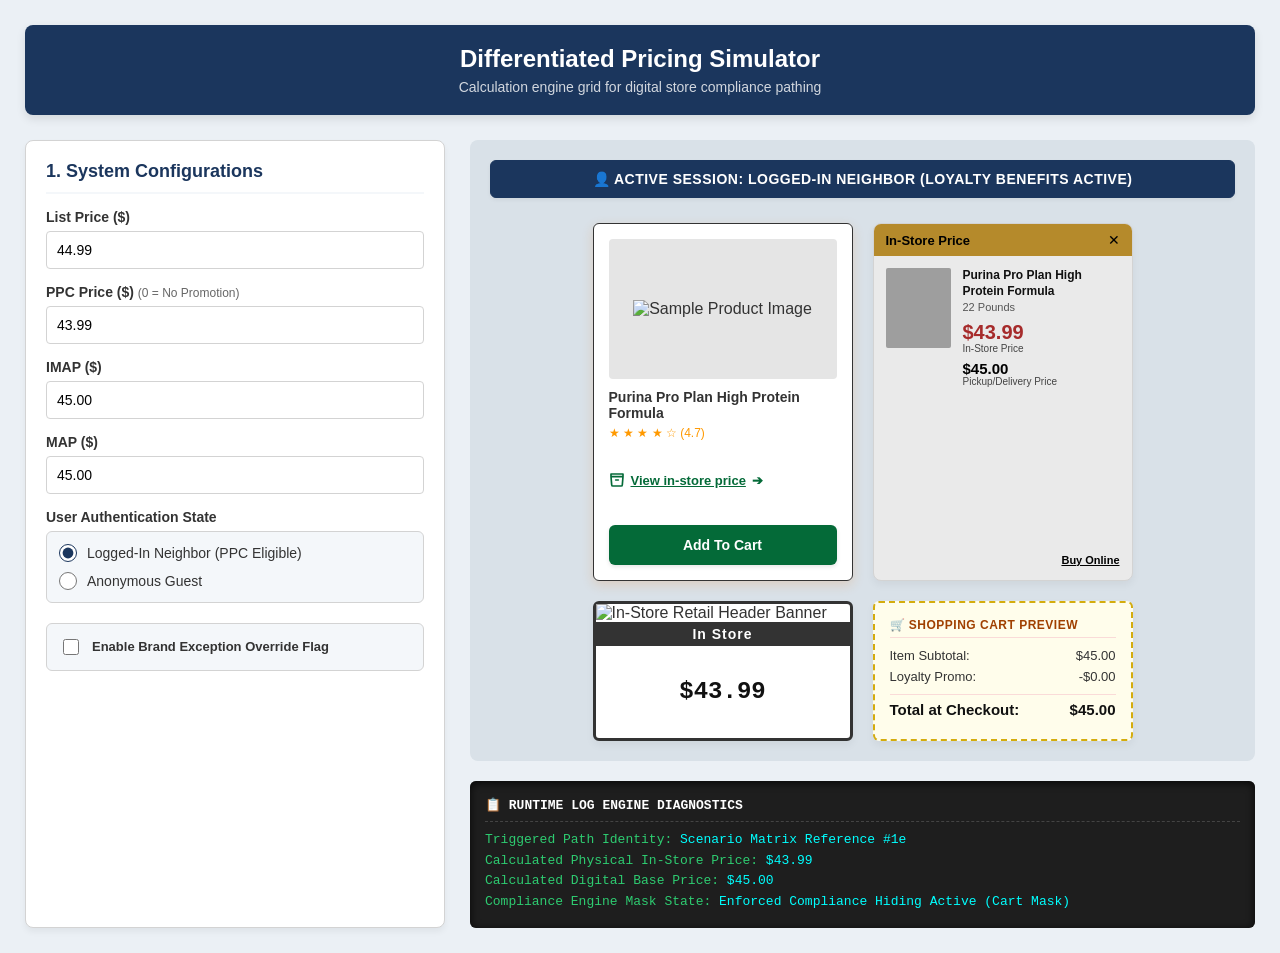
==== index.html @ e2505974 "Add files via upload" ====
<!DOCTYPE html>
<html lang="en">
<head>
    <meta charset="UTF-8">
    <meta name="viewport" content="width=device-width, initial-scale=1.0">
    <title>Omnichannel Pricing Logic Simulator</title>
    <link rel="stylesheet" href="style.css">
</head>
<body>

<div class="container">
    <header>
        <h1>Differentiated Pricing Simulator</h1>
        <p>Calculation engine grid for digital store compliance pathing</p>
    </header>

    <div class="main-layout">
        <div class="card">
            <h2>1. System Configurations</h2>
            
            <div class="form-group">
                <label class="control-label" for="listField">List Price ($)</label>
                <input type="number" id="listField" value="44.99" step="0.01" min="0">
            </div>

            <div class="form-group">
                <label class="control-label" for="ppcField">PPC Price ($) <span style="font-weight:normal; font-size:12px; color:#666;">(0 = No Promotion)</span></label>
                <input type="number" id="ppcField" value="43.99" step="0.01" min="0">
            </div>

            <div class="form-group">
                <label class="control-label" for="imapField">IMAP ($)</label>
                <input type="number" id="imapField" value="45.00" step="0.01" min="0">
            </div>

            <div class="form-group">
                <label class="control-label" for="mapField">MAP ($)</label>
                <input type="number" id="mapField" value="45.00" step="0.01" min="0">
            </div>

            <div class="form-group">
                <label class="control-label">User Authentication State</label>
                <div class="radio-container">
                    <label class="radio-row">
                        <input type="radio" name="userAuth" value="neighbor" checked>
                        <span>Logged-In Neighbor (PPC Eligible)</span>
                    </label>
                    <label class="radio-row">
                        <input type="radio" name="userAuth" value="guest">
                        <span>Anonymous Guest</span>
                    </label>
                </div>
            </div>

            <label class="checkbox-container">
                <input type="checkbox" id="exceptionField">
                <span>Enable Brand Exception Override Flag</span>
            </label>
        </div>

        <div class="preview-side">
            <div class="display-outputs" id="displayWrapper">
                
                <div id="sessionIndicator" class="session-badge"></div>
                
                <div class="product-tile">
                    <div class="product-image">
                        <img src="https://delivery-petsuppliesplus.stylelabs.cloud/api/public/content/038100180520_1" alt="Sample Product Image">
                    </div>
                    <div class="product-title">Purina Pro Plan High Protein Formula</div>
                    <div class="product-stars">★ ★ ★ ★ ☆ (4.7)</div>
                    <div class="price-box" id="tilePriceContainer"></div>
                    <button class="cta-btn" id="tileActionButton">Add To Cart</button>
                </div>

                <div class="store-tile" id="conditionalStoreTile">
                    <div class="store-tile-header">
                        <span>In-Store Price</span>
                        <span class="store-tile-close">✕</span>
                    </div>
                    <div class="store-tile-body">
                        <div class="store-tile-left">
                            <div class="store-tile-thumb"></div>
                        </div>
                        <div class="store-tile-right">
                            <div class="store-tile-title">Purina Pro Plan High Protein Formula</div>
                            <div class="store-tile-variant">22 Pounds</div>
                            
                            <div class="store-tile-price-block red-block">
                                <div class="store-rendered-price" id="storeFinalPrice">$0.00</div>
                                <div class="store-price-subtext">In-Store Price</div>
                            </div>
                            
                            <div class="store-tile-price-block black-block">
                                <div class="store-rendered-price" id="storeOnlinePrice">$0.00</div>
                                <div class="store-price-subtext">Pickup/Delivery Price</div>
                            </div>
                            
                            <div class="store-tile-footer">
                                <span class="buy-online-link">Buy Online</span>
                            </div>
                        </div>
                    </div>
                </div>

                <div class="store-tile-old">
                    <img src="https://i.postimg.cc/G3MWghFf/image.png" alt="In-Store Retail Header Banner">
                    <div class="store-tile-old-header">In Store</div>
                    <div class="store-tile-old-price-container">
                        <div class="store-tile-old-rendered-price" id="storeFinalPrice2">$0.00</div>
                    </div>
                </div>

                <div class="cart-peek">
                    <div class="cart-title">🛒 SHOPPING CART PREVIEW</div>
                    <div class="cart-row"><span>Item Subtotal:</span><span id="cartSubtotal">$0.00</span></div>
                    <div class="cart-row"><span>Loyalty Promo:</span><span id="cartDiscount">-$0.00</span></div>
                    <div class="cart-row cart-total"><span>Total at Checkout:</span><span id="cartFinal">$0.00</span></div>
                </div>

            </div>

            <div class="console-panel">
                <div class="console-header">📋 RUNTIME LOG ENGINE DIAGNOSTICS</div>
                <div>Triggered Path Identity: <span id="logPath" class="tokens">Calculating...</span></div>
                <div>Calculated Physical In-Store Price: <span id="logInStore" class="tokens">Calculating...</span></div>
                <div>Calculated Digital Base Price: <span id="logEcomm" class="tokens">Calculating...</span></div>
                <div>Compliance Engine Mask State: <span id="logMask" class="tokens">Processing...</span></div>
            </div>
        </div>
    </div>
</div>

<script src="app.js"></script>
</body>
</html>
---- style.css ----
:root {
    --psp-green: #046A38;
    --psp-green-hover: #03522C;
    --navy-primary: #1B365D;
    --text-dark: #333333;
    --bg-light: #F4F7FA;
    --border-color: #D3D3D3;
    --error-red: #D93025;
    --store-blue: #2980B9;
    
    /* Image-Calibrated Highlight Elements */
    --store-tag-gold: #B58A2B;
    --store-tag-red: #A62B2B;
    --store-tag-bg: #EAEAEA;
    --store-tag-thumb: #9E9E9E;
}

body {
    font-family: 'Segoe UI', Tahoma, Geneva, Verdana, sans-serif;
    background-color: #EBF0F5;
    color: var(--text-dark);
    margin: 0;
    padding: 25px;
}

.container {
    max-width: 1350px;
    margin: 0 auto;
}

header {
    background-color: var(--navy-primary);
    color: white;
    padding: 20px;
    border-radius: 8px;
    margin-bottom: 25px;
    text-align: center;
    box-shadow: 0 4px 10px rgba(0,0,0,0.1);
}

header h1 { margin: 0; font-size: 24px; }
header p { margin: 6px 0 0 0; font-size: 14px; opacity: 0.8; }

.main-layout {
    display: grid;
    grid-template-columns: 420px 1fr;
    gap: 25px;
}

@media (max-width: 1024px) {
    .main-layout { grid-template-columns: 1fr; }
}

.card {
    background: white;
    padding: 20px;
    border-radius: 8px;
    box-shadow: 0 4px 6px rgba(0,0,0,0.05);
    border: 1px solid var(--border-color);
}

.card h2 {
    margin-top: 0;
    font-size: 18px;
    border-bottom: 2px solid var(--bg-light);
    padding-bottom: 10px;
    color: var(--navy-primary);
}

.form-group { margin-bottom: 15px; }
.form-group label.control-label {
    display: block;
    font-weight: 600;
    margin-bottom: 6px;
    font-size: 14px;
}

.form-group input[type="number"] {
    width: 100%;
    padding: 10px;
    box-sizing: border-box;
    border: 1px solid var(--border-color);
    border-radius: 4px;
    font-size: 14px;
}
.form-group input:focus { outline: 2px solid var(--navy-primary); }

/* Radio Buttons Layout */
.radio-container {
    background: var(--bg-light);
    padding: 12px;
    border-radius: 6px;
    border: 1px solid var(--border-color);
    display: flex;
    flex-direction: column;
    gap: 10px;
}

.radio-row {
    display: flex;
    align-items: center;
    gap: 10px;
    font-size: 14px;
    font-weight: 500;
    cursor: pointer;
}

.radio-row input[type="radio"] {
    width: 18px;
    height: 18px;
    accent-color: var(--navy-primary);
    margin: 0;
    cursor: pointer;
}

.checkbox-container {
    display: flex;
    align-items: center;
    gap: 10px;
    margin-top: 20px;
    background: var(--bg-light);
    padding: 12px;
    border-radius: 6px;
    border: 1px solid var(--border-color);
    font-size: 13px;
    font-weight: 600;
    cursor: pointer;
}
.checkbox-container input { width: 16px; height: 16px; cursor: pointer; }

.preview-side {
    display: flex;
    flex-direction: column;
    gap: 20px;
}

.display-outputs {
    display: flex;
    gap: 20px;
    flex-wrap: wrap;
    background: #D9E1E8;
    padding: 20px;
    border-radius: 8px;
    justify-content: center;
}

/* User Session Tracking Status Indicator Badge */
.session-badge {
    width: 100%;
    text-align: center;
    padding: 10px 14px;
    border-radius: 6px;
    font-weight: bold;
    font-size: 14px;
    margin-bottom: 5px;
    letter-spacing: 0.5px;
    box-sizing: border-box;
    text-transform: uppercase;
    box-shadow: 0 2px 4px rgba(0,0,0,0.05);
    transition: all 0.2s ease;
}

.badge-neighbor {
    background-color: var(--navy-primary);
    color: #FFFFFF;
    border: 1px solid var(--navy-primary);
}

.badge-guest {
    background-color: #777777;
    color: #FFFFFF;
    border: 1px solid #666666;
}

/* Online Product Grid Component styling */
.product-tile {
    width: 260px;
    background: white;
    border: 1px solid var(--border-color);
    border-radius: 6px;
    padding: 15px;
    box-shadow: 0 4px 8px rgba(0,0,0,0.05);
    display: flex;
    flex-direction: column;
    box-sizing: border-box;
}

.product-image {
    width: 100%;
    height: 140px;
    background-color: #E5E5E5;
    border-radius: 4px;
    display: flex;
    justify-content: center;
    align-items: center;
    overflow: hidden;
    margin-bottom: 10px;
}

.product-image img {
    max-width: 100%;
    max-height: 100%;
    object-fit: contain;
}

.product-title { font-size: 14px; font-weight: bold; margin-bottom: 5px; }
.product-stars { color: #FF9900; font-size: 12px; margin-bottom: 15px; }

.price-box {
    min-height: 55px;
    margin-bottom: 15px;
    display: flex;
    flex-direction: column;
    justify-content: center;
}

.strike-price { text-decoration: line-through; color: #777; font-size: 12px; margin-bottom: 2px; }
.main-rendered-price { font-size: 22px; font-weight: bold; color: #111; }
.price-tag-subtext { font-size: 11px; color: #555; margin-top: 1px; }

/* Image Reference Specific Text Element layout link rules */
.view-store-link-wrapper {
    display: flex;
    align-items: center;
    gap: 6px;
    color: var(--psp-green);
    font-size: 13px;
    font-weight: 600;
    cursor: pointer;
    user-select: none;
    margin-bottom: 5px;
}
.view-store-link-wrapper .underline-text { text-decoration: underline; }

.cta-btn {
    width: 100%;
    padding: 12px 10px;
    border: none;
    border-radius: 6px;
    font-weight: bold;
    font-size: 14px;
    cursor: pointer;
    text-transform: none;
    text-align: center;
    background-color: var(--psp-green);
    color: white;
    transition: background-color 0.2s ease;
    box-shadow: 0 2px 4px rgba(0,0,0,0.1);
}
.cta-btn:hover { background-color: var(--psp-green-hover); }

/* Orange Glow Indicator during Hidden MAP States */
.mode-hidden .product-tile { 
    border-color: var(--orange-hidden); 
    box-shadow: 0 4px 12px rgba(230, 126, 34, 0.2); 
}

/* Image Reference-Aligned In-Store Card */
.store-tile {
    width: 260px;
    background-color: var(--store-tag-bg);
    border: 1px solid var(--border-color);
    border-radius: 8px;
    box-shadow: 0 4px 8px rgba(0,0,0,0.05);
    display: flex;
    flex-direction: column;
    overflow: hidden;
    box-sizing: border-box;
    transition: all 0.2s ease;
}

.store-tile-header {
    background-color: var(--store-tag-gold);
    color: #000000;
    font-weight: bold;
    font-size: 13px;
    padding: 8px 12px;
    display: flex;
    justify-content: space-between;
    align-items: center;
    user-select: none;
}
.store-tile-close { font-size: 14px; cursor: pointer; font-weight: normal; }
.store-tile-body { display: flex; padding: 12px; gap: 12px; flex-grow: 1; }
.store-tile-left { flex-shrink: 0; }
.store-tile-thumb { width: 65px; height: 80px; background-color: var(--store-tag-thumb); border-radius: 2px; }
.store-tile-right { flex-grow: 1; display: flex; flex-direction: column; }

.store-tile-title {
    font-size: 12px;
    font-weight: bold;
    color: #111111;
    line-height: 1.3;
    margin-bottom: 2px;
    display: -webkit-box;
    -webkit-line-clamp: 2;
    -webkit-box-orient: vertical;
    overflow: hidden;
}
.store-tile-variant { font-size: 11px; color: #555555; margin-bottom: 8px; }
.store-tile-price-block { margin-bottom: 6px; display: flex; flex-direction: column; }

.store-tile-price-block.red-block .store-rendered-price {
    color: var(--store-tag-red);
    font-size: 20px;
    font-weight: bold;
}
.store-tile-price-block.black-block .store-rendered-price {
    color: #000000;
    font-size: 15px;
    font-weight: bold;
}
.store-price-subtext { font-size: 10px; color: #444444; margin-top: -1px; font-weight: 500; }
.store-tile-footer { text-align: right; margin-top: auto; padding-top: 4px; }
.buy-online-link { font-size: 11px; font-weight: bold; color: #000000; text-decoration: underline; cursor: pointer; }

/* Original Retained in-store2 framework box */
.store-tile-old {
    width: 260px;
    background: #FFFFFF;
    border: 3px solid #333333;
    border-radius: 6px;
    box-shadow: 0 4px 8px rgba(0,0,0,0.05);
    display: flex;
    flex-direction: column;
    position: relative;
    box-sizing: border-box;
}
.store-tile-old img { width: 100%; height: auto; }
.store-tile-old-header {
    font-size: 14px;
    color: #FFFFFF;
    background: #333333;
    padding: 4px 8px;
    text-align: center;
    letter-spacing: 1px;
    font-weight: bold;
}
.store-tile-old-price-container { flex-grow: 1; display: flex; flex-direction: column; justify-content: center; padding: 20px 12px; }
.store-tile-old-rendered-price {
    font-size: 24px;
    font-family: 'Courier New', Courier, monospace;
    font-weight: bold;
    color: #111111;
    line-height: 1;
    text-align: center;
}

/* Shopping Cart Preview Window styling */
.cart-peek {
    width: 260px;
    background: #FFFDEB;
    border: 2px dashed #D4AC0D;
    border-radius: 6px;
    padding: 15px;
    box-shadow: 0 4px 8px rgba(0,0,0,0.05);
    display: flex;
    flex-direction: column;
    box-sizing: border-box;
}
.cart-title { font-size: 12px; font-weight: bold; color: #A04000; border-bottom: 1px solid #FADBD8; padding-bottom: 5px; margin-bottom: 10px; letter-spacing: 0.5px; }
.cart-row { display: flex; justify-content: space-between; font-size: 13px; margin-bottom: 6px; }
.cart-total { border-top: 1px solid #FADBD8; padding-top: 6px; margin-top: 4px; font-weight: bold; font-size: 15px; color: #111; }

/* System Telemetry Console Output display */
.console-panel {
    background: #1E1E1E;
    color: #2ECC71;
    font-family: 'Consolas', 'Courier New', monospace;
    padding: 15px;
    border-radius: 6px;
    font-size: 13px;
    line-height: 1.6;
    box-shadow: inset 0 2px 8px rgba(0,0,0,0.8);
}
.console-header { color: #FFFFFF; font-weight: bold; margin-bottom: 8px; border-bottom: 1px dashed #444; padding-bottom: 4px; }
.tokens { color: #00FFFF; }
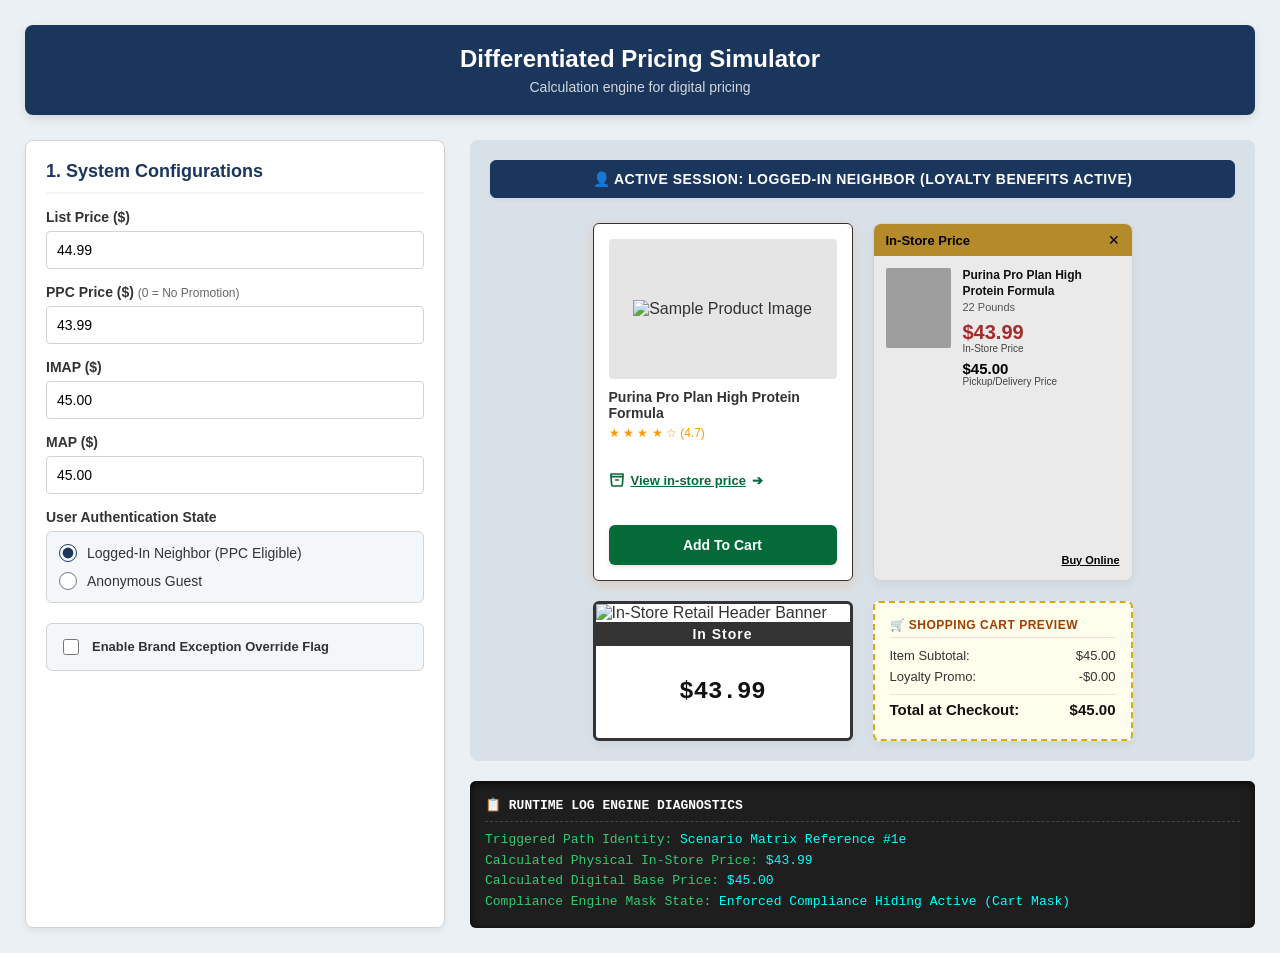
==== commit 9e07084a: "Update description in index.html" ====
--- a/index.html
+++ b/index.html
@@ -11,7 +11,7 @@
 <div class="container">
     <header>
         <h1>Differentiated Pricing Simulator</h1>
-        <p>Calculation engine grid for digital store compliance pathing</p>
+        <p>Calculation engine for digital pricing</p>
     </header>
 
     <div class="main-layout">
@@ -133,4 +133,4 @@
 
 <script src="app.js"></script>
 </body>
-</html>+</html>
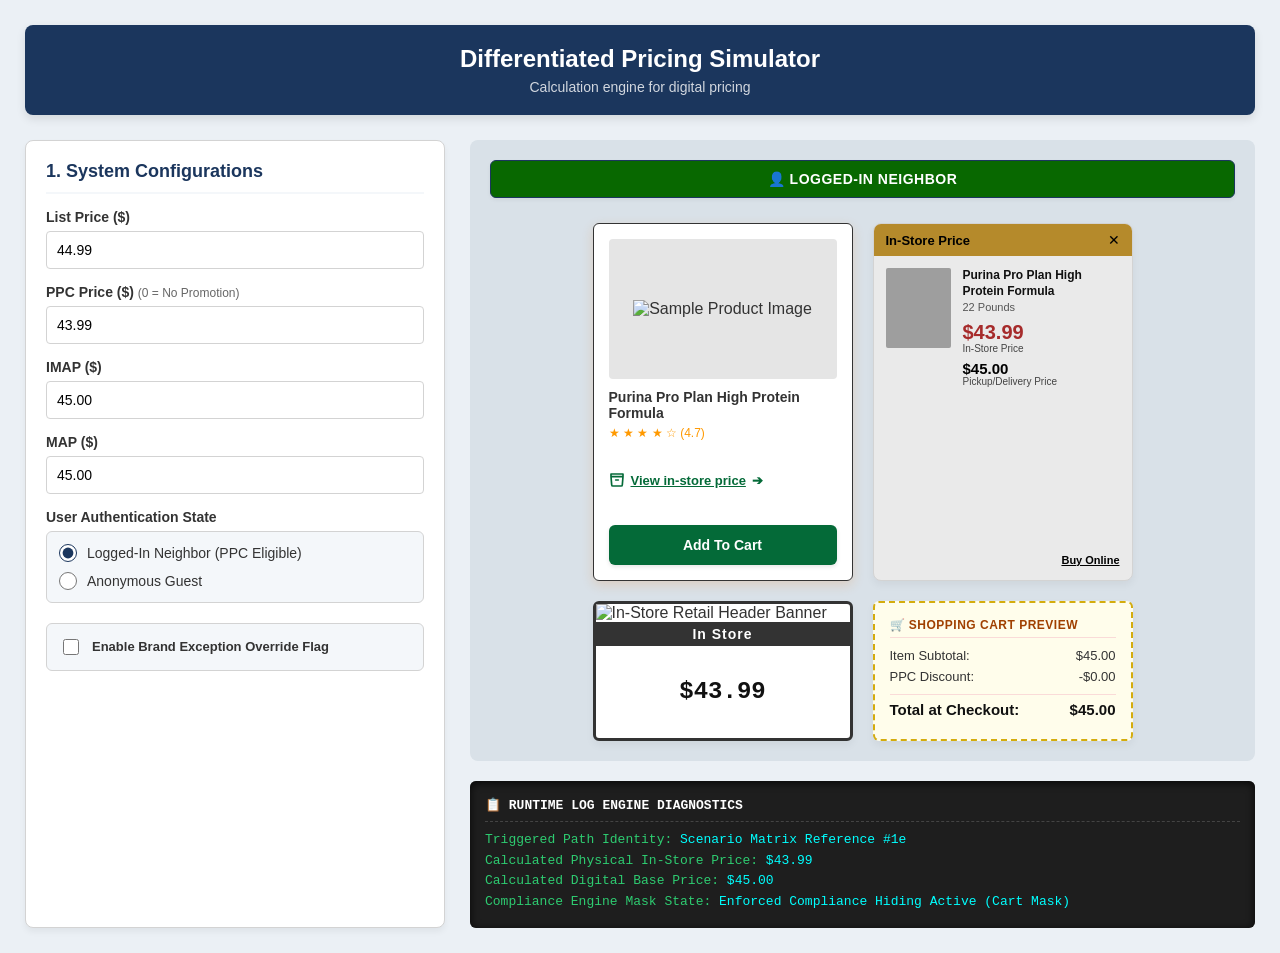
==== commit 9fa66e5b: "Add files via upload" ====
--- a/index.html
+++ b/index.html
@@ -3,7 +3,7 @@
 <head>
     <meta charset="UTF-8">
     <meta name="viewport" content="width=device-width, initial-scale=1.0">
-    <title>Omnichannel Pricing Logic Simulator</title>
+    <title>Pricing Logic Simulator</title>
     <link rel="stylesheet" href="style.css">
 </head>
 <body>
@@ -114,7 +114,7 @@
                 <div class="cart-peek">
                     <div class="cart-title">🛒 SHOPPING CART PREVIEW</div>
                     <div class="cart-row"><span>Item Subtotal:</span><span id="cartSubtotal">$0.00</span></div>
-                    <div class="cart-row"><span>Loyalty Promo:</span><span id="cartDiscount">-$0.00</span></div>
+                    <div class="cart-row"><span>PPC Discount:</span><span id="cartDiscount">-$0.00</span></div>
                     <div class="cart-row cart-total"><span>Total at Checkout:</span><span id="cartFinal">$0.00</span></div>
                 </div>
 
@@ -133,4 +133,4 @@
 
 <script src="app.js"></script>
 </body>
-</html>
+</html>
--- a/style.css
+++ b/style.css
@@ -161,7 +161,7 @@
 }
 
 .badge-neighbor {
-    background-color: var(--navy-primary);
+    background-color: #086800;
     color: #FFFFFF;
     border: 1px solid var(--navy-primary);
 }
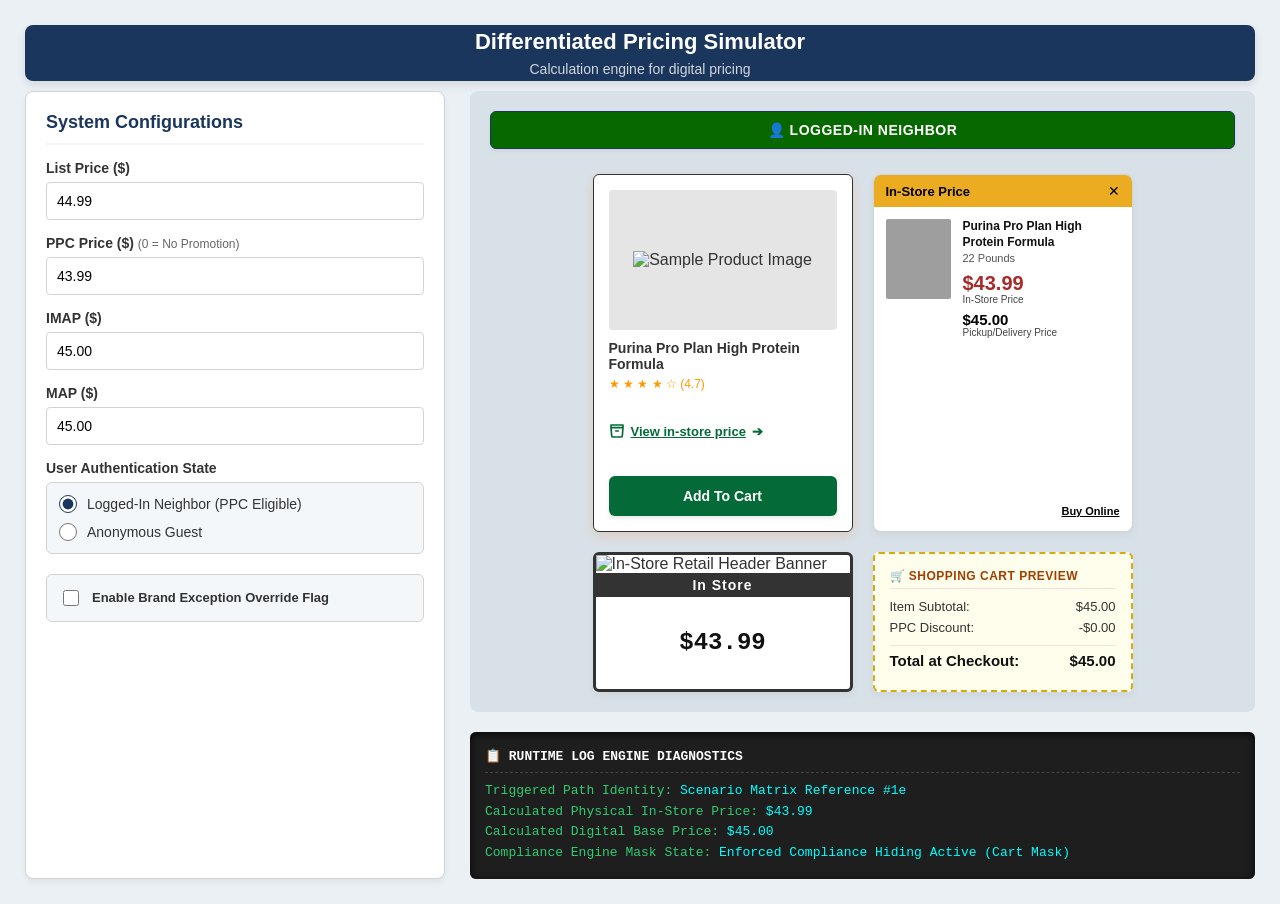
==== commit 6a64cf6d: "Add files via upload" ====
--- a/index.html
+++ b/index.html
@@ -16,7 +16,7 @@
 
     <div class="main-layout">
         <div class="card">
-            <h2>1. System Configurations</h2>
+            <h2>System Configurations</h2>
             
             <div class="form-group">
                 <label class="control-label" for="listField">List Price ($)</label>
--- a/style.css
+++ b/style.css
@@ -9,7 +9,7 @@
     --store-blue: #2980B9;
     
     /* Image-Calibrated Highlight Elements */
-    --store-tag-gold: #B58A2B;
+    --store-tag-gold: #ebac21;
     --store-tag-red: #A62B2B;
     --store-tag-bg: #EAEAEA;
     --store-tag-thumb: #9E9E9E;
@@ -31,14 +31,14 @@
 header {
     background-color: var(--navy-primary);
     color: white;
-    padding: 20px;
+    padding: 4px;
     border-radius: 8px;
-    margin-bottom: 25px;
+    margin-bottom: 10px;
     text-align: center;
     box-shadow: 0 4px 10px rgba(0,0,0,0.1);
 }
 
-header h1 { margin: 0; font-size: 24px; }
+header h1 { margin: 0; font-size: 22px; }
 header p { margin: 6px 0 0 0; font-size: 14px; opacity: 0.8; }
 
 .main-layout {
@@ -281,7 +281,7 @@
     user-select: none;
 }
 .store-tile-close { font-size: 14px; cursor: pointer; font-weight: normal; }
-.store-tile-body { display: flex; padding: 12px; gap: 12px; flex-grow: 1; }
+.store-tile-body { display: flex; padding: 12px; gap: 12px; flex-grow: 1;    background-color: #fff; }
 .store-tile-left { flex-shrink: 0; }
 .store-tile-thumb { width: 65px; height: 80px; background-color: var(--store-tag-thumb); border-radius: 2px; }
 .store-tile-right { flex-grow: 1; display: flex; flex-direction: column; }
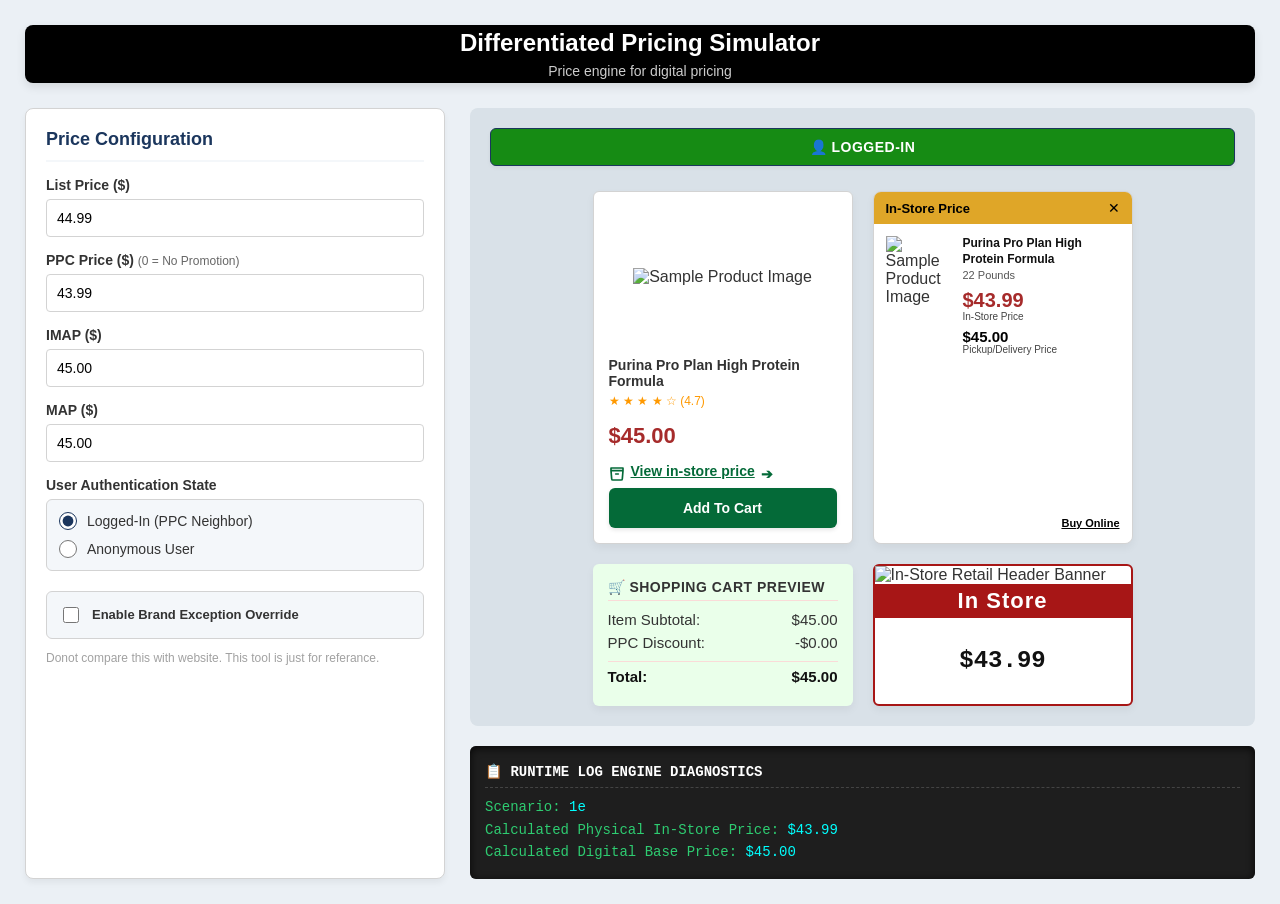
==== commit 18c9b0df: "Add files via upload" ====
--- a/index.html
+++ b/index.html
@@ -3,7 +3,7 @@
 <head>
     <meta charset="UTF-8">
     <meta name="viewport" content="width=device-width, initial-scale=1.0">
-    <title>Pricing Logic Simulator</title>
+    <title>Omnichannel Pricing Logic Simulator</title>
     <link rel="stylesheet" href="style.css">
 </head>
 <body>
@@ -11,12 +11,12 @@
 <div class="container">
     <header>
         <h1>Differentiated Pricing Simulator</h1>
-        <p>Calculation engine for digital pricing</p>
+        <p>Price engine for digital pricing</p>
     </header>
 
     <div class="main-layout">
         <div class="card">
-            <h2>System Configurations</h2>
+            <h2>Price Configuration</h2>
             
             <div class="form-group">
                 <label class="control-label" for="listField">List Price ($)</label>
@@ -43,19 +43,21 @@
                 <div class="radio-container">
                     <label class="radio-row">
                         <input type="radio" name="userAuth" value="neighbor" checked>
-                        <span>Logged-In Neighbor (PPC Eligible)</span>
+                        <span>Logged-In (PPC Neighbor)</span>
                     </label>
                     <label class="radio-row">
                         <input type="radio" name="userAuth" value="guest">
-                        <span>Anonymous Guest</span>
+                        <span>Anonymous User</span>
                     </label>
                 </div>
             </div>
 
             <label class="checkbox-container">
                 <input type="checkbox" id="exceptionField">
-                <span>Enable Brand Exception Override Flag</span>
+                <span>Enable Brand Exception Override</span>
             </label>
+			
+			<p class="disclaimer">Donot compare this with website. This tool is just for referance.</p>
         </div>
 
         <div class="preview-side">
@@ -70,6 +72,7 @@
                     <div class="product-title">Purina Pro Plan High Protein Formula</div>
                     <div class="product-stars">★ ★ ★ ★ ☆ (4.7)</div>
                     <div class="price-box" id="tilePriceContainer"></div>
+                    <div id="tileComplianceLinkContainer" style="min-height: 25px;"></div>
                     <button class="cta-btn" id="tileActionButton">Add To Cart</button>
                 </div>
 
@@ -80,7 +83,7 @@
                     </div>
                     <div class="store-tile-body">
                         <div class="store-tile-left">
-                            <div class="store-tile-thumb"></div>
+                            <div class="store-tile-thumb"><img src="https://delivery-petsuppliesplus.stylelabs.cloud/api/public/content/038100180520_1" width="80" alt="Sample Product Image"></div>
                         </div>
                         <div class="store-tile-right">
                             <div class="store-tile-title">Purina Pro Plan High Protein Formula</div>
@@ -103,29 +106,29 @@
                     </div>
                 </div>
 
+
+
+                <div class="cart-peek">
+                    <div class="cart-title">🛒 SHOPPING CART PREVIEW</div>
+                    <div class="cart-row"><span>Item Subtotal:</span><span id="cartSubtotal">$0.00</span></div>
+                    <div class="cart-row"><span>PPC Discount:</span><span id="cartDiscount">-$0.00</span></div>
+                    <div class="cart-row cart-total"><span>Total:</span><span id="cartFinal">$0.00</span></div>
+                </div>
+
                 <div class="store-tile-old">
-                    <img src="https://i.postimg.cc/G3MWghFf/image.png" alt="In-Store Retail Header Banner">
+                    <img src="https://i.postimg.cc/bwTjM8Hd/image.png" alt="In-Store Retail Header Banner">
                     <div class="store-tile-old-header">In Store</div>
                     <div class="store-tile-old-price-container">
                         <div class="store-tile-old-rendered-price" id="storeFinalPrice2">$0.00</div>
                     </div>
                 </div>
-
-                <div class="cart-peek">
-                    <div class="cart-title">🛒 SHOPPING CART PREVIEW</div>
-                    <div class="cart-row"><span>Item Subtotal:</span><span id="cartSubtotal">$0.00</span></div>
-                    <div class="cart-row"><span>PPC Discount:</span><span id="cartDiscount">-$0.00</span></div>
-                    <div class="cart-row cart-total"><span>Total at Checkout:</span><span id="cartFinal">$0.00</span></div>
-                </div>
-
             </div>
 
             <div class="console-panel">
                 <div class="console-header">📋 RUNTIME LOG ENGINE DIAGNOSTICS</div>
-                <div>Triggered Path Identity: <span id="logPath" class="tokens">Calculating...</span></div>
+                <div>Scenario: <span id="logPath" class="tokens">Calculating...</span></div>
                 <div>Calculated Physical In-Store Price: <span id="logInStore" class="tokens">Calculating...</span></div>
                 <div>Calculated Digital Base Price: <span id="logEcomm" class="tokens">Calculating...</span></div>
-                <div>Compliance Engine Mask State: <span id="logMask" class="tokens">Processing...</span></div>
             </div>
         </div>
     </div>
--- a/style.css
+++ b/style.css
@@ -9,7 +9,7 @@
     --store-blue: #2980B9;
     
     /* Image-Calibrated Highlight Elements */
-    --store-tag-gold: #ebac21;
+    --store-tag-gold: #dfa628;
     --store-tag-red: #A62B2B;
     --store-tag-bg: #EAEAEA;
     --store-tag-thumb: #9E9E9E;
@@ -29,16 +29,16 @@
 }
 
 header {
-    background-color: var(--navy-primary);
+    background-color: #000;
     color: white;
     padding: 4px;
     border-radius: 8px;
-    margin-bottom: 10px;
+    margin-bottom: 25px;
     text-align: center;
     box-shadow: 0 4px 10px rgba(0,0,0,0.1);
 }
 
-header h1 { margin: 0; font-size: 22px; }
+header h1 { margin: 0; font-size: 24px; }
 header p { margin: 6px 0 0 0; font-size: 14px; opacity: 0.8; }
 
 .main-layout {
@@ -161,7 +161,7 @@
 }
 
 .badge-neighbor {
-    background-color: #086800;
+    background-color: #168b14;
     color: #FFFFFF;
     border: 1px solid var(--navy-primary);
 }
@@ -188,7 +188,7 @@
 .product-image {
     width: 100%;
     height: 140px;
-    background-color: #E5E5E5;
+    background-color: #fff;
     border-radius: 4px;
     display: flex;
     justify-content: center;
@@ -204,18 +204,17 @@
 }
 
 .product-title { font-size: 14px; font-weight: bold; margin-bottom: 5px; }
-.product-stars { color: #FF9900; font-size: 12px; margin-bottom: 15px; }
+.product-stars { color: #FF9900; font-size: 12px; }
 
 .price-box {
     min-height: 55px;
-    margin-bottom: 15px;
     display: flex;
     flex-direction: column;
     justify-content: center;
 }
 
-.strike-price { text-decoration: line-through; color: #777; font-size: 12px; margin-bottom: 2px; }
-.main-rendered-price { font-size: 22px; font-weight: bold; color: #111; }
+.strike-price { text-decoration: line-through; color: #777; font-size: 18px; margin-bottom: 2px; }
+.main-rendered-price { font-size: 22px; font-weight: bold; color: var(--store-tag-red);}
 .price-tag-subtext { font-size: 11px; color: #555; margin-top: 1px; }
 
 /* Image Reference Specific Text Element layout link rules */
@@ -224,11 +223,9 @@
     align-items: center;
     gap: 6px;
     color: var(--psp-green);
-    font-size: 13px;
-    font-weight: 600;
+    font-size: 14px;
     cursor: pointer;
     user-select: none;
-    margin-bottom: 5px;
 }
 .view-store-link-wrapper .underline-text { text-decoration: underline; }
 
@@ -281,9 +278,9 @@
     user-select: none;
 }
 .store-tile-close { font-size: 14px; cursor: pointer; font-weight: normal; }
-.store-tile-body { display: flex; padding: 12px; gap: 12px; flex-grow: 1;    background-color: #fff; }
+.store-tile-body { display: flex; padding: 12px; gap: 12px; flex-grow: 1; background-color: #fff; }
 .store-tile-left { flex-shrink: 0; }
-.store-tile-thumb { width: 65px; height: 80px; background-color: var(--store-tag-thumb); border-radius: 2px; }
+.store-tile-thumb { width: 65px; height: 80px; background-color: #fff; border-radius: 2px; }
 .store-tile-right { flex-grow: 1; display: flex; flex-direction: column; }
 
 .store-tile-title {
@@ -317,8 +314,8 @@
 /* Original Retained in-store2 framework box */
 .store-tile-old {
     width: 260px;
-    background: #FFFFFF;
-    border: 3px solid #333333;
+    background: #fff;
+    border: 2px solid #a71616;
     border-radius: 6px;
     box-shadow: 0 4px 8px rgba(0,0,0,0.05);
     display: flex;
@@ -328,9 +325,9 @@
 }
 .store-tile-old img { width: 100%; height: auto; }
 .store-tile-old-header {
-    font-size: 14px;
+    font-size: 22px;
     color: #FFFFFF;
-    background: #333333;
+    background: #a71616;
     padding: 4px 8px;
     text-align: center;
     letter-spacing: 1px;
@@ -349,8 +346,7 @@
 /* Shopping Cart Preview Window styling */
 .cart-peek {
     width: 260px;
-    background: #FFFDEB;
-    border: 2px dashed #D4AC0D;
+    background: #eaffea;
     border-radius: 6px;
     padding: 15px;
     box-shadow: 0 4px 8px rgba(0,0,0,0.05);
@@ -358,8 +354,8 @@
     flex-direction: column;
     box-sizing: border-box;
 }
-.cart-title { font-size: 12px; font-weight: bold; color: #A04000; border-bottom: 1px solid #FADBD8; padding-bottom: 5px; margin-bottom: 10px; letter-spacing: 0.5px; }
-.cart-row { display: flex; justify-content: space-between; font-size: 13px; margin-bottom: 6px; }
+.cart-title { font-size: 14px; font-weight: bold; border-bottom: 1px solid #FADBD8; padding-bottom: 5px; margin-bottom: 10px; letter-spacing: 0.5px; }
+.cart-row { display: flex; justify-content: space-between; font-size: 15px; margin-bottom: 6px; }
 .cart-total { border-top: 1px solid #FADBD8; padding-top: 6px; margin-top: 4px; font-weight: bold; font-size: 15px; color: #111; }
 
 /* System Telemetry Console Output display */
@@ -369,9 +365,13 @@
     font-family: 'Consolas', 'Courier New', monospace;
     padding: 15px;
     border-radius: 6px;
-    font-size: 13px;
+    font-size: 14px;
     line-height: 1.6;
     box-shadow: inset 0 2px 8px rgba(0,0,0,0.8);
 }
 .console-header { color: #FFFFFF; font-weight: bold; margin-bottom: 8px; border-bottom: 1px dashed #444; padding-bottom: 4px; }
-.tokens { color: #00FFFF; }+.tokens { color: #00FFFF; }
+.disclaimer{
+	    color: #a1a1a1;
+    font-size: 12px;
+}
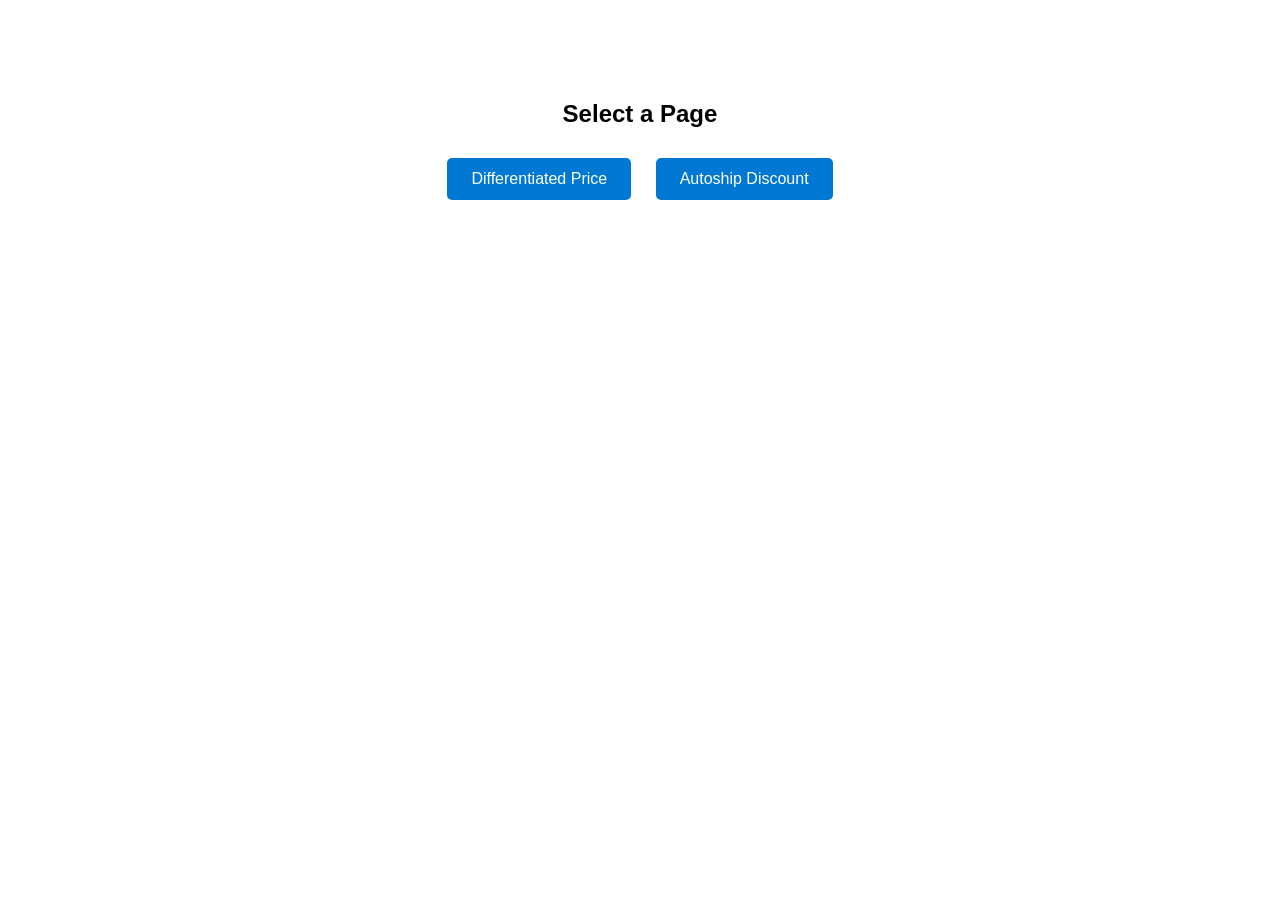
==== commit de2288c5: "Add files via upload" ====
--- a/index.html
+++ b/index.html
@@ -1,139 +1,41 @@
-<!DOCTYPE html>
-<html lang="en">
-<head>
-    <meta charset="UTF-8">
-    <meta name="viewport" content="width=device-width, initial-scale=1.0">
-    <title>Omnichannel Pricing Logic Simulator</title>
-    <link rel="stylesheet" href="style.css">
-</head>
-<body>
-
-<div class="container">
-    <header>
-        <h1>Differentiated Pricing Simulator</h1>
-        <p>Price engine for digital pricing</p>
-    </header>
-
-    <div class="main-layout">
-        <div class="card">
-            <h2>Price Configuration</h2>
-            
-            <div class="form-group">
-                <label class="control-label" for="listField">List Price ($)</label>
-                <input type="number" id="listField" value="44.99" step="0.01" min="0">
-            </div>
-
-            <div class="form-group">
-                <label class="control-label" for="ppcField">PPC Price ($) <span style="font-weight:normal; font-size:12px; color:#666;">(0 = No Promotion)</span></label>
-                <input type="number" id="ppcField" value="43.99" step="0.01" min="0">
-            </div>
-
-            <div class="form-group">
-                <label class="control-label" for="imapField">IMAP ($)</label>
-                <input type="number" id="imapField" value="45.00" step="0.01" min="0">
-            </div>
-
-            <div class="form-group">
-                <label class="control-label" for="mapField">MAP ($)</label>
-                <input type="number" id="mapField" value="45.00" step="0.01" min="0">
-            </div>
-
-            <div class="form-group">
-                <label class="control-label">User Authentication State</label>
-                <div class="radio-container">
-                    <label class="radio-row">
-                        <input type="radio" name="userAuth" value="neighbor" checked>
-                        <span>Logged-In (PPC Neighbor)</span>
-                    </label>
-                    <label class="radio-row">
-                        <input type="radio" name="userAuth" value="guest">
-                        <span>Anonymous User</span>
-                    </label>
-                </div>
-            </div>
-
-            <label class="checkbox-container">
-                <input type="checkbox" id="exceptionField">
-                <span>Enable Brand Exception Override</span>
-            </label>
-			
-			<p class="disclaimer">Donot compare this with website. This tool is just for referance.</p>
-        </div>
-
-        <div class="preview-side">
-            <div class="display-outputs" id="displayWrapper">
-                
-                <div id="sessionIndicator" class="session-badge"></div>
-                
-                <div class="product-tile">
-                    <div class="product-image">
-                        <img src="https://delivery-petsuppliesplus.stylelabs.cloud/api/public/content/038100180520_1" alt="Sample Product Image">
-                    </div>
-                    <div class="product-title">Purina Pro Plan High Protein Formula</div>
-                    <div class="product-stars">★ ★ ★ ★ ☆ (4.7)</div>
-                    <div class="price-box" id="tilePriceContainer"></div>
-                    <div id="tileComplianceLinkContainer" style="min-height: 25px;"></div>
-                    <button class="cta-btn" id="tileActionButton">Add To Cart</button>
-                </div>
-
-                <div class="store-tile" id="conditionalStoreTile">
-                    <div class="store-tile-header">
-                        <span>In-Store Price</span>
-                        <span class="store-tile-close">✕</span>
-                    </div>
-                    <div class="store-tile-body">
-                        <div class="store-tile-left">
-                            <div class="store-tile-thumb"><img src="https://delivery-petsuppliesplus.stylelabs.cloud/api/public/content/038100180520_1" width="80" alt="Sample Product Image"></div>
-                        </div>
-                        <div class="store-tile-right">
-                            <div class="store-tile-title">Purina Pro Plan High Protein Formula</div>
-                            <div class="store-tile-variant">22 Pounds</div>
-                            
-                            <div class="store-tile-price-block red-block">
-                                <div class="store-rendered-price" id="storeFinalPrice">$0.00</div>
-                                <div class="store-price-subtext">In-Store Price</div>
-                            </div>
-                            
-                            <div class="store-tile-price-block black-block">
-                                <div class="store-rendered-price" id="storeOnlinePrice">$0.00</div>
-                                <div class="store-price-subtext">Pickup/Delivery Price</div>
-                            </div>
-                            
-                            <div class="store-tile-footer">
-                                <span class="buy-online-link">Buy Online</span>
-                            </div>
-                        </div>
-                    </div>
-                </div>
-
-
-
-                <div class="cart-peek">
-                    <div class="cart-title">🛒 SHOPPING CART PREVIEW</div>
-                    <div class="cart-row"><span>Item Subtotal:</span><span id="cartSubtotal">$0.00</span></div>
-                    <div class="cart-row"><span>PPC Discount:</span><span id="cartDiscount">-$0.00</span></div>
-                    <div class="cart-row cart-total"><span>Total:</span><span id="cartFinal">$0.00</span></div>
-                </div>
-
-                <div class="store-tile-old">
-                    <img src="https://i.postimg.cc/bwTjM8Hd/image.png" alt="In-Store Retail Header Banner">
-                    <div class="store-tile-old-header">In Store</div>
-                    <div class="store-tile-old-price-container">
-                        <div class="store-tile-old-rendered-price" id="storeFinalPrice2">$0.00</div>
-                    </div>
-                </div>
-            </div>
-
-            <div class="console-panel">
-                <div class="console-header">📋 RUNTIME LOG ENGINE DIAGNOSTICS</div>
-                <div>Scenario: <span id="logPath" class="tokens">Calculating...</span></div>
-                <div>Calculated Physical In-Store Price: <span id="logInStore" class="tokens">Calculating...</span></div>
-                <div>Calculated Digital Base Price: <span id="logEcomm" class="tokens">Calculating...</span></div>
-            </div>
-        </div>
-    </div>
-</div>
-
-<script src="app.js"></script>
-</body>
+<!DOCTYPE html>
+<html lang="en">
+<head>
+    <meta charset="UTF-8">
+    <title>Home Page</title>
+    <style>
+        body {
+            font-family: Arial, sans-serif;
+            text-align: center;
+            margin-top: 100px;
+        }
+
+        .btn {
+            display: inline-block;
+            padding: 12px 24px;
+            margin: 10px;
+            background-color: #0078d4;
+            color: white;
+            text-decoration: none;
+            border-radius: 5px;
+        }
+
+        .btn:hover {
+            background-color: #005ea6;
+        }
+    </style>
+</head>
+<body>
+
+    <h2>Select a Page</h2>
+
+    <a href="differentiatedprice.html" class="btn">
+        Differentiated Price
+    </a>
+
+    <a href="autoshipdiscount.html" class="btn">
+        Autoship Discount
+    </a>
+
+</body>
 </html>
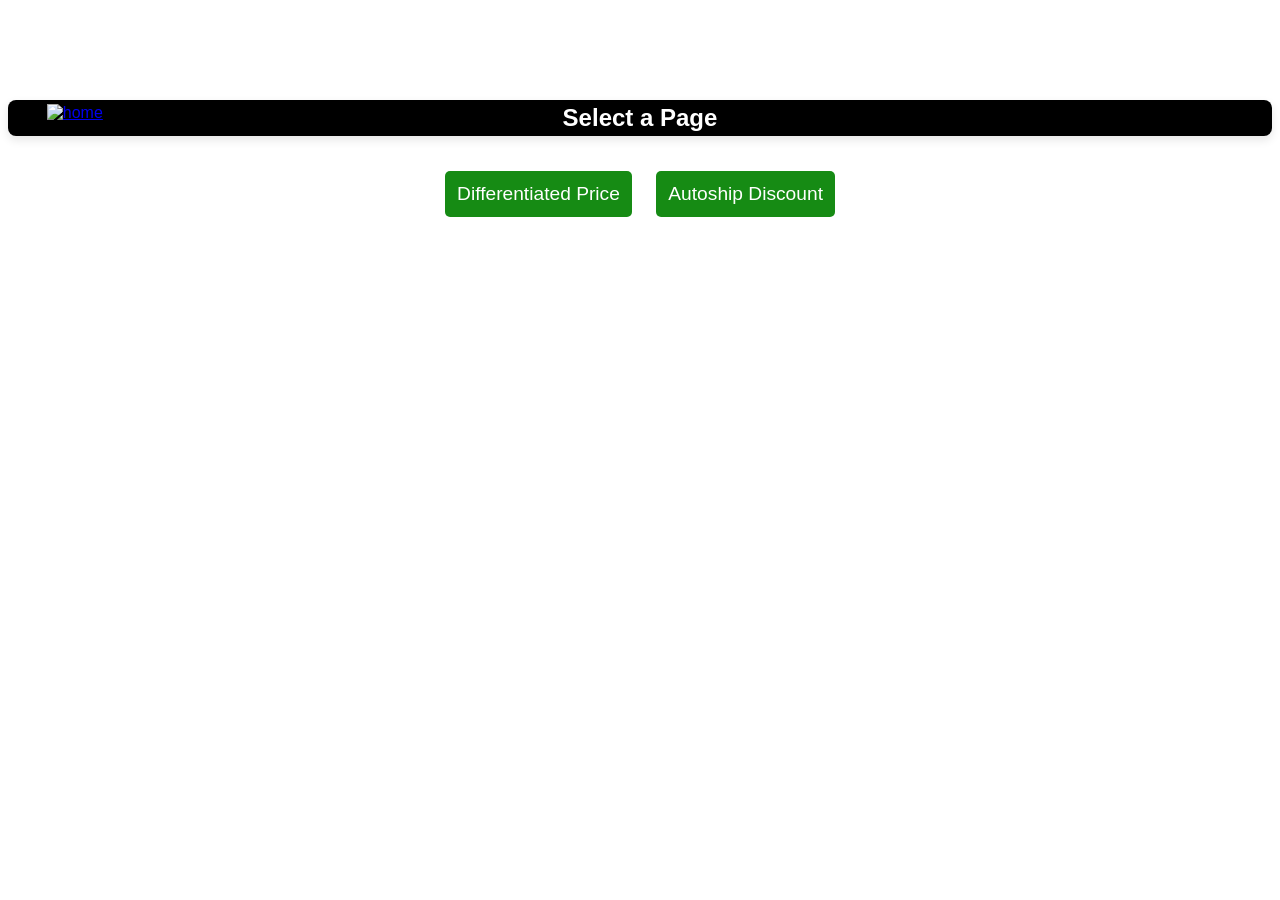
==== commit cd98c101: "Add files via upload" ====
--- a/index.html
+++ b/index.html
@@ -1,41 +1,67 @@
 <!DOCTYPE html>
 <html lang="en">
-<head>
-    <meta charset="UTF-8">
-    <title>Home Page</title>
-    <style>
-        body {
-            font-family: Arial, sans-serif;
-            text-align: center;
-            margin-top: 100px;
-        }
+   <head>
+      <meta charset="UTF-8">
+      <title>Home Page</title>
+      <style>
+         body {
+         font-family: Arial, sans-serif;
+         text-align: center;
+         margin-top: 100px;
+         }
+         .btn {font-size: 1.2rem;
+         display: inline-block;
+         padding: 12px 12px;
+         margin: 10px;
+         background-color: #168b14;
+         color: white;
+         text-decoration: none;
+         border-radius: 5px;
+         }
+         .btn:hover {
+         background-color: #256128;
+         }
+		 .container {
+    max-width: 1350px;
+    margin: 0 auto;
+}
+		 header {
+	display: flex;
+    background-color: #000;
+    color: white;
+    padding: 4px;
+    border-radius: 8px;
+    margin-bottom: 25px;
+    text-align: center;
+    box-shadow: 0 4px 10px rgba(0,0,0,0.1);
+}
+header .div-10 {
+  flex-basis: 10%;
+  flex-shrink: 0; 
+}
 
-        .btn {
-            display: inline-block;
-            padding: 12px 24px;
-            margin: 10px;
-            background-color: #0078d4;
-            color: white;
-            text-decoration: none;
-            border-radius: 5px;
-        }
-
-        .btn:hover {
-            background-color: #005ea6;
-        }
-    </style>
-</head>
-<body>
-
-    <h2>Select a Page</h2>
-
-    <a href="differentiatedprice.html" class="btn">
-        Differentiated Price
-    </a>
-
-    <a href="autoshipdiscount.html" class="btn">
-        Autoship Discount
-    </a>
-
-</body>
+header .div-80 {
+  flex-basis: 80%;
+  flex-shrink: 0;
+}
+header h1 { margin: 0; font-size: 24px; }
+header p { margin: 6px 0 0 0; font-size: 14px; opacity: 0.8; }
+      </style>
+   </head>
+   <body>
+      <div class="container">
+         <header>
+            <a class="div-10" href='index.html'><img src='https://i.postimg.cc/RNdzbW73/homeong.png' border='0' alt='home' width= '54'></a>
+            <div  class="div-80">
+               <h1>Select a Page</h1>
+            </div>
+         </header>
+         <a href="differentiatedprice.html" class="btn">
+         Differentiated Price
+         </a>
+         <a href="autoshipdiscount.html" class="btn">
+         Autoship Discount
+         </a>
+      </div>
+   </body>
 </html>
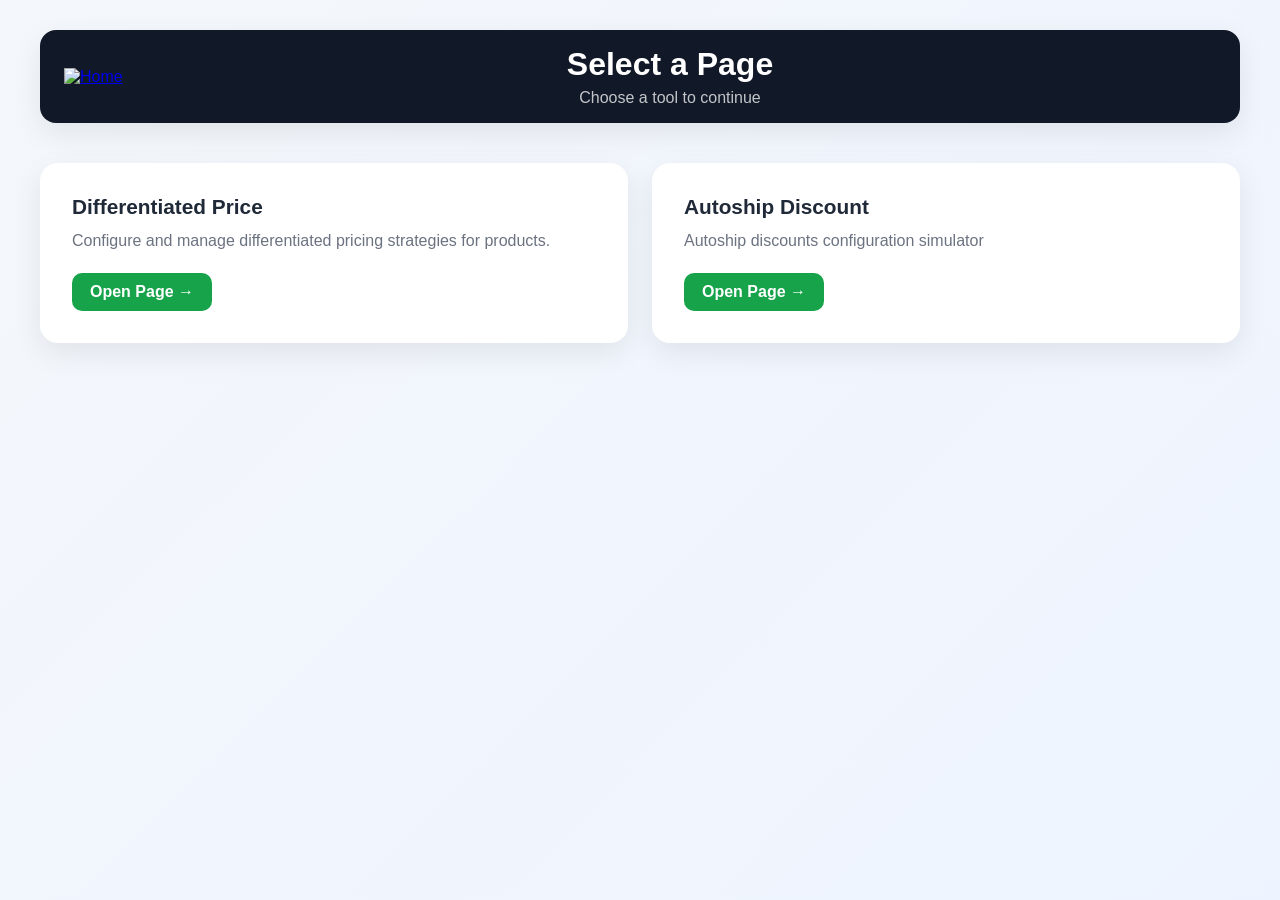
==== commit 65a584ee: "Add files via upload" ====
--- a/index.html
+++ b/index.html
@@ -1,67 +1,178 @@
 <!DOCTYPE html>
 <html lang="en">
-   <head>
-      <meta charset="UTF-8">
-      <title>Home Page</title>
-      <style>
-         body {
-         font-family: Arial, sans-serif;
-         text-align: center;
-         margin-top: 100px;
-         }
-         .btn {font-size: 1.2rem;
-         display: inline-block;
-         padding: 12px 12px;
-         margin: 10px;
-         background-color: #168b14;
-         color: white;
-         text-decoration: none;
-         border-radius: 5px;
-         }
-         .btn:hover {
-         background-color: #256128;
-         }
-		 .container {
-    max-width: 1350px;
+<head>
+<meta charset="UTF-8">
+<meta name="viewport" content="width=device-width, initial-scale=1.0">
+<title>Home Page</title>
+
+<style>
+:root {
+    --primary: #16a34a;
+    --primary-dark: #15803d;
+    --bg: #f4f7fb;
+    --card: #ffffff;
+    --text: #1f2937;
+    --shadow: 0 10px 30px rgba(0,0,0,0.08);
+}
+
+* {
+    margin: 0;
+    padding: 0;
+    box-sizing: border-box;
+}
+
+body {
+    font-family: "Segoe UI", Tahoma, Geneva, Verdana, sans-serif;
+    background: linear-gradient(135deg, #f4f7fb, #eef4ff);
+    min-height: 100vh;
+    color: var(--text);
+    padding: 30px;
+}
+
+.container {
+    max-width: 1200px;
     margin: 0 auto;
 }
-		 header {
-	display: flex;
-    background-color: #000;
+
+/* Header */
+header {
+    display: flex;
+    align-items: center;
+    background: #111827;
     color: white;
-    padding: 4px;
-    border-radius: 8px;
-    margin-bottom: 25px;
-    text-align: center;
-    box-shadow: 0 4px 10px rgba(0,0,0,0.1);
-}
-header .div-10 {
-  flex-basis: 10%;
-  flex-shrink: 0; 
+    padding: 16px 24px;
+    border-radius: 16px;
+    margin-bottom: 40px;
+    box-shadow: var(--shadow);
 }
 
-header .div-80 {
-  flex-basis: 80%;
-  flex-shrink: 0;
+.logo {
+    width: 60px;
+    flex-shrink: 0;
 }
-header h1 { margin: 0; font-size: 24px; }
-header p { margin: 6px 0 0 0; font-size: 14px; opacity: 0.8; }
-      </style>
-   </head>
-   <body>
-      <div class="container">
-         <header>
-            <a class="div-10" href='index.html'><img src='https://i.postimg.cc/RNdzbW73/homeong.png' border='0' alt='home' width= '54'></a>
-            <div  class="div-80">
-               <h1>Select a Page</h1>
-            </div>
-         </header>
-         <a href="differentiatedprice.html" class="btn">
-         Differentiated Price
-         </a>
-         <a href="autoshipdiscount.html" class="btn">
-         Autoship Discount
-         </a>
-      </div>
-   </body>
+
+.logo img {
+    width: 48px;
+    height: 48px;
+}
+
+.header-content {
+    flex: 1;
+    text-align: center;
+}
+
+.header-content h1 {
+    font-size: 2rem;
+    font-weight: 700;
+}
+
+.header-content p {
+    margin-top: 6px;
+    color: rgba(255,255,255,0.75);
+}
+
+/* Page Cards */
+.page-grid {
+    display: grid;
+    grid-template-columns: repeat(auto-fit, minmax(280px, 1fr));
+    gap: 24px;
+}
+
+.page-card {
+    background: var(--card);
+    padding: 32px;
+    border-radius: 18px;
+    text-decoration: none;
+    color: var(--text);
+    box-shadow: var(--shadow);
+    transition: all 0.25s ease;
+    text-align: left;
+}
+
+.page-card:hover {
+    transform: translateY(-6px);
+    box-shadow: 0 18px 35px rgba(0,0,0,0.12);
+}
+
+.page-card h2 {
+    margin-bottom: 10px;
+    font-size: 1.3rem;
+}
+
+.page-card p {
+    color: #6b7280;
+    line-height: 1.5;
+}
+
+.page-card .action {
+    display: inline-block;
+    margin-top: 20px;
+    background: var(--primary);
+    color: white;
+    padding: 10px 18px;
+    border-radius: 10px;
+    font-weight: 600;
+    transition: background 0.2s;
+}
+
+.page-card:hover .action {
+    background: var(--primary-dark);
+}
+
+/* Mobile */
+@media (max-width: 768px) {
+    header {
+        padding: 16px;
+    }
+
+    .header-content h1 {
+        font-size: 1.5rem;
+    }
+
+    .page-card {
+        padding: 24px;
+    }
+}
+</style>
+</head>
+
+<body>
+
+<div class="container">
+
+    <header>
+        <a class="logo" href="index.html">
+            <img src="https://i.postimg.cc/RNdzbW73/homeong.png" alt="Home">
+        </a>
+
+        <div class="header-content">
+            <h1>Select a Page</h1>
+            <p>Choose a tool to continue</p>
+        </div>
+    </header>
+
+    <div class="page-grid">
+
+        <a href="differentiatedprice.html" class="page-card">
+            <h2>Differentiated Price</h2>
+            <p>
+                Configure and manage differentiated pricing strategies
+                for products.
+            </p>
+            <span class="action">Open Page →</span>
+        </a>
+
+        <a href="autoshipdiscount.html" class="page-card">
+            <h2>Autoship Discount</h2>
+            <p>
+                Autoship discounts configuration simulator
+            </p>
+            <span class="action">Open Page →</span>
+        </a>
+
+    </div>
+
+</div>
+
+</body>
 </html>
